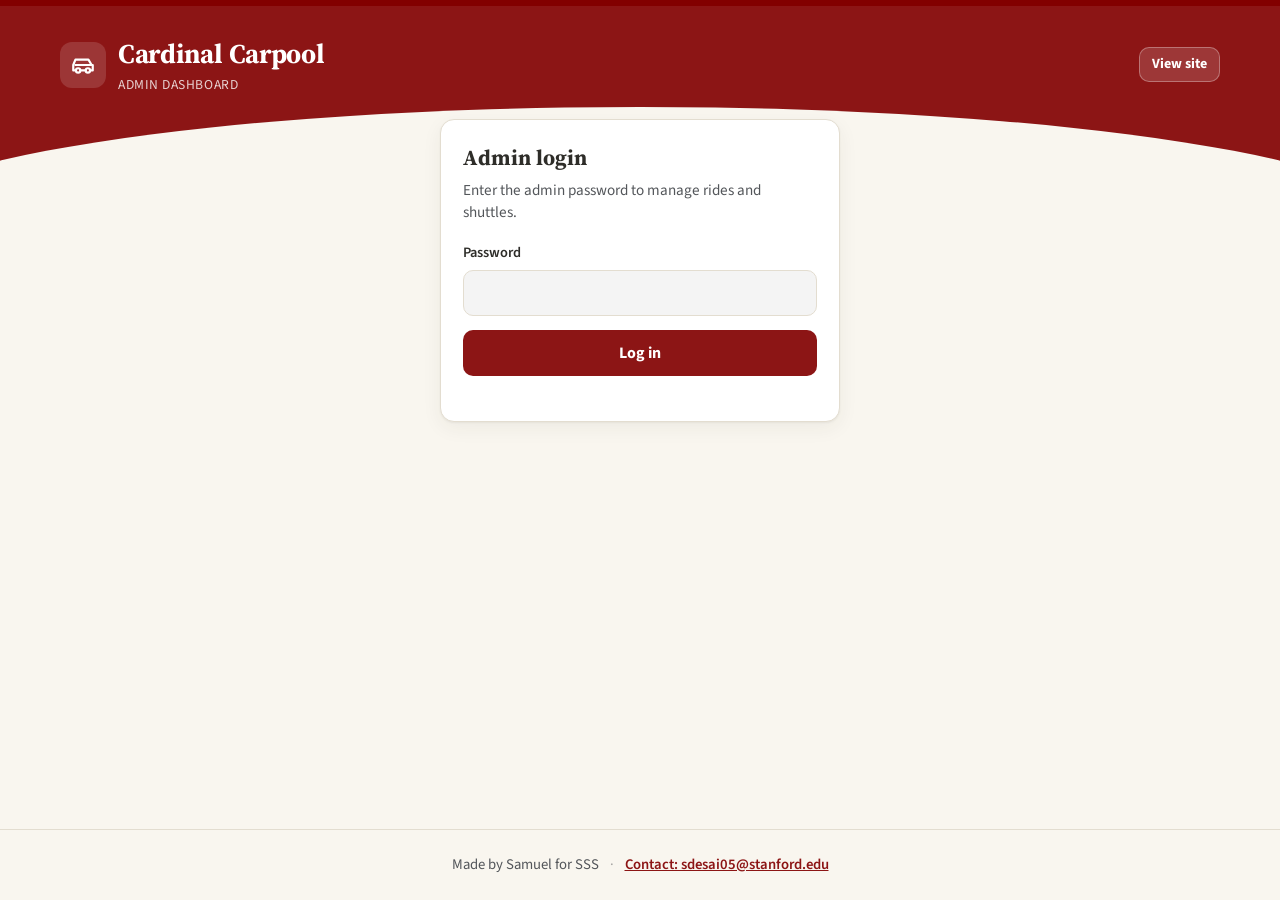
==== admin.html @ 9ebf03c7 "Remove the Call button from ride cards Co-Authored-By: Claude Opus 5.5 <noreply@anthropic.com>" ====
<!doctype html>
<html lang="en">
<head>
  <meta charset="utf-8">
  <meta name="viewport" content="width=device-width, initial-scale=1">
  <title>Carpool Admin</title>
  <meta name="robots" content="noindex">
  <meta name="theme-color" content="#8c1515">
  <link rel="icon" href="data:image/svg+xml,<svg xmlns='http://www.w3.org/2000/svg' viewBox='0 0 100 100'><rect width='100' height='100' rx='22' fill='%238c1515'/><text x='50' y='68' font-size='56' text-anchor='middle'>🚗</text></svg>">
  <link rel="preconnect" href="https://fonts.googleapis.com">
  <link rel="preconnect" href="https://fonts.gstatic.com" crossorigin>
  <link href="https://fonts.googleapis.com/css2?family=Source+Sans+3:wght@400;600;700&family=Source+Serif+4:opsz,wght@8..60,600;8..60,700&display=swap" rel="stylesheet">
  <link rel="stylesheet" href="css/styles.css?v=202610162137">
</head>
<body>
  <header class="site-header">
    <div class="header-inner">
      <div class="brand-row">
        <a class="brand" href="./">
          <span class="logo" aria-hidden="true">
            <svg width="26" height="26" viewBox="0 0 24 24" fill="none" stroke="currentColor" stroke-width="2" stroke-linecap="round" stroke-linejoin="round"><path d="M5 17h-2v-5l2-5h12l3 5h1v5h-2"/><circle cx="7.5" cy="17" r="2"/><circle cx="16.5" cy="17" r="2"/><path d="M9.5 17h5M5 12h15"/></svg>
          </span>
          <div>
            <h1>Cardinal Carpool</h1>
            <small>Admin dashboard</small>
          </div>
        </a>
        <div class="header-actions">
          <a class="btn btn-light btn-sm" href="./">View site</a>
          <button class="btn btn-light btn-sm" type="button" id="logout" hidden>Log out</button>
        </div>
      </div>
    </div>
  </header>

  <main>
    <div id="demoNote" class="demo-note" hidden>
      <strong>Demo mode:</strong> no backend is connected, so data lives in this browser and nothing is shared with other people.
    </div>

    <!-- Login -->
    <section class="card login-card" id="loginCard">
      <h2>Admin login</h2>
      <p class="sub">Enter the admin password to manage rides and shuttles.</p>
      <form id="loginForm">
        <div class="field">
          <label for="password">Password</label>
          <input type="password" id="password" autocomplete="current-password" required>
        </div>
        <button class="btn btn-primary btn-block" type="submit">Log in</button>
        <p class="form-error" id="loginError" role="alert"></p>
      </form>
    </section>

    <!-- Dashboard -->
    <div id="dash" hidden>
      <div class="stats">
        <div class="stat"><b id="statRides">0</b><span>Upcoming rides</span></div>
        <div class="stat"><b id="statShuttles">0</b><span>Upcoming shuttles</span></div>
      </div>

      <div class="admin-grid">
        <div>
          <section class="card">
            <h2>Add a $5 shuttle</h2>
            <p class="sub">Shuttles appear on the ride list with a "Reserve a seat" button that opens your order form.</p>
            <form id="shuttleForm" novalidate>
              <div class="field">
                <span class="label">Direction</span>
                <div class="segmented">
                  <label><input type="radio" name="direction" value="to" checked><span>To airport</span></label>
                  <label><input type="radio" name="direction" value="from"><span>To Stanford</span></label>
                </div>
              </div>
              <div class="field">
                <span class="label">Airport</span>
                <div class="segmented">
                  <label><input type="radio" name="airport" value="SFO" checked><span>SFO</span></label>
                  <label><input type="radio" name="airport" value="SJC"><span>SJC</span></label>
                  <label><input type="radio" name="airport" value="OAK"><span>OAK</span></label>
                </div>
              </div>
              <div class="row-2">
                <div class="field">
                  <label for="sDate">Date</label>
                  <div class="date-wrap" data-date-field>
                    <input type="text" id="sDate" name="date" placeholder="MM/DD/YYYY" inputmode="numeric" autocomplete="off" maxlength="10">
                    <button type="button" class="cal-btn" aria-label="Open calendar">
                      <svg width="18" height="18" viewBox="0 0 24 24" fill="none" stroke="currentColor" stroke-width="2" stroke-linecap="round" aria-hidden="true"><rect x="3" y="4" width="18" height="18" rx="2"/><path d="M16 2v4M8 2v4M3 10h18"/></svg>
                    </button>
                    <input type="date" tabindex="-1" aria-hidden="true">
                  </div>
                </div>
                <div class="field">
                  <label for="sTime">Departure time</label>
                  <input type="time" id="sTime" name="time">
                </div>
              </div>
              <div class="field">
                <label for="sLocation">Pickup / drop-off location</label>
                <select id="sLocation" name="location"></select>
              </div>
              <div class="field" id="sOtherField" hidden>
                <label for="sLocationOther">Where exactly?</label>
                <input type="text" id="sLocationOther" name="locationOther" maxlength="80">
              </div>
              <div class="field">
                <label for="sOrderUrl">Order form link</label>
                <input type="url" id="sOrderUrl" name="orderUrl" placeholder="https://forms.gle/…">
                <div class="hint">Riders reserve and pay through this form.</div>
              </div>
              <div class="field">
                <label for="sNotes">Notes (optional)</label>
                <textarea id="sNotes" name="notes" maxlength="300" placeholder="e.g. 12 seats · meet at the Tresidder bus stop"></textarea>
              </div>
              <button class="btn btn-primary btn-block" type="submit" id="shuttleBtn">Add shuttle</button>
              <p class="form-error" id="shuttleError" role="alert"></p>
            </form>
          </section>

          <section class="card section-gap">
            <h2>Export</h2>
            <p class="sub">Download CSVs for a mail merge (Gmail, Outlook, Word, YAMM, etc.). Only upcoming rides are included.</p>
            <button class="btn btn-ghost btn-block" type="button" id="exportEmails">Export all emails (.csv)</button>
            <p class="count" style="margin:6px 0 14px">One row per email address, with first name and number of trips.</p>
            <button class="btn btn-primary btn-block" type="button" id="exportMatches">Export riders with a match (.csv)</button>
            <p class="count" style="margin:6px 0 0">One row per trip that has another rider or shuttle to the <strong>same airport</strong>, same direction, within <strong>±30 min</strong>. The closest match is described like "15 minutes before" or "10 minutes after".</p>
            <p class="count" id="exportResult" style="margin:8px 0 0"></p>
          </section>
        </div>

        <section class="card">
          <div class="filter-bar" style="margin:0 0 8px">
            <h2 style="margin:0">All rides</h2>
            <label class="count" style="display:flex;gap:6px;align-items:center"><input type="checkbox" id="showPast"> Show past rides</label>
          </div>
          <div class="table-wrap">
            <table>
              <thead>
                <tr><th>When</th><th>Trip</th><th>Who</th><th>Location</th><th>Contact</th><th></th></tr>
              </thead>
              <tbody id="rideRows"></tbody>
            </table>
          </div>
        </section>
      </div>
    </div>
  </main>

  <footer class="site-footer">
    Made by Samuel for SSS
    <span class="dot">·</span>
    <a href="mailto:sdesai05@stanford.edu?subject=Cardinal%20Carpool">Contact: sdesai05@stanford.edu</a>
  </footer>

  <dialog id="shareDialog"></dialog>
  <div class="toast-wrap" id="toasts" aria-live="polite"></div>

  <script src="js/config.js?v=202610162137"></script>
  <script src="js/api.js?v=202610162137"></script>
  <script src="js/ui.js?v=202610162137"></script>
  <script src="js/admin.js?v=202610162137"></script>
</body>
</html>
---- css/styles.css ----
:root {
  /* Stanford identity palette — identity.stanford.edu/design-elements/color */
  --stanford-cardinal: #8c1515;        /* Cardinal Red */
  --stanford-cardinal-dark: #820000;   /* Cardinal Dark */
  --stanford-cardinal-bright: #b1040e; /* Cardinal Bright */
  --stanford-white: #ffffff;
  --stanford-black: #2e2d29;           /* Process Black */
  --stanford-cool-grey: #53565a;
  --stanford-fog: #f4f4f4;
  --stanford-light-sandstone: #f9f6ef;
  --stanford-sandstone: #d2c295;
  --stanford-stone: #7f7776;
  --stanford-palo-alto: #175e54;       /* accent: green */
  --stanford-poppy: #e98300;           /* accent: orange */
  --stanford-sky: #4298b5;             /* accent: blue */
  --stanford-illuminating: #fedd5c;    /* accent: yellow */

  --cardinal: var(--stanford-cardinal);
  --cardinal-dark: var(--stanford-cardinal-dark);
  --cardinal-soft: #f6eaea;
  --accent: var(--stanford-cardinal);
  --bg: var(--stanford-light-sandstone);
  --surface: var(--stanford-white);
  --surface-2: var(--stanford-fog);
  --text: var(--stanford-black);
  --muted: var(--stanford-cool-grey);
  --border: #e3ddd0;
  --success: var(--stanford-palo-alto);
  --success-soft: #e3efec;
  --gold: #a35c00;
  --gold-soft: #fdf0dc;
  --mine: var(--stanford-poppy);
  --shadow: 0 1px 2px rgba(46, 45, 41, 0.06), 0 6px 20px rgba(46, 45, 41, 0.06);
  --radius: 14px;
  --font: 'Source Sans 3', system-ui, -apple-system, 'Segoe UI', sans-serif;
  --font-serif: 'Source Serif 4', Georgia, 'Times New Roman', serif;
  color-scheme: light;
}

@media (prefers-color-scheme: dark) {
  :root:not([data-theme='light']) {
    --accent: #e86a6a;
    --cardinal-soft: #3a1f1f;
    --bg: #1c1b19;
    --surface: #2e2d29;
    --surface-2: #3a3935;
    --text: #f4f4f4;
    --muted: #b6b1a9;
    --border: #4a4843;
    --success: #6fbfae;
    --success-soft: #1d3330;
    --gold: #f5a93a;
    --gold-soft: #3d2c14;
    --shadow: 0 1px 2px rgba(0, 0, 0, 0.3), 0 6px 20px rgba(0, 0, 0, 0.25);
    color-scheme: dark;
  }
}

* { box-sizing: border-box; }
html { -webkit-text-size-adjust: 100%; }
body {
  margin: 0;
  font-family: var(--font);
  font-size: 16px;
  line-height: 1.5;
  color: var(--text);
  background: var(--bg);
  min-height: 100vh;
  display: flex;
  flex-direction: column;
}
a { color: var(--accent); }
button, input, select, textarea { font: inherit; color: inherit; }
[hidden] { display: none !important; }
.sr-only { position: absolute; width: 1px; height: 1px; overflow: hidden; clip: rect(0 0 0 0); white-space: nowrap; }

/* ---------- header ---------- */
.site-header {
  background: var(--stanford-cardinal);
  border-top: 6px solid var(--stanford-cardinal-dark);
  color: #fff;
  padding: 28px 16px 72px;
  position: relative;
  overflow: hidden;
}
.site-header::after {
  content: '';
  position: absolute;
  inset: auto -10% -60px -10%;
  height: 120px;
  background: var(--bg);
  border-radius: 50% 50% 0 0 / 100% 100% 0 0;
}
.header-inner { max-width: 1160px; margin: 0 auto; position: relative; z-index: 1; }
.brand-row { display: flex; align-items: center; justify-content: space-between; gap: 12px; flex-wrap: wrap; }
.brand { display: flex; align-items: center; gap: 12px; text-decoration: none; color: inherit; }
.logo {
  width: 46px; height: 46px; border-radius: 12px; background: rgba(255, 255, 255, 0.14);
  display: grid; place-items: center; cursor: pointer; border: 0; padding: 0; color: #fff;
  transition: transform 0.15s;
}
.logo:active { transform: scale(0.92); }
.brand h1 { margin: 0; font-family: var(--font-serif); font-size: 1.7rem; font-weight: 700; letter-spacing: -0.01em; }
.brand small { display: block; font-size: 0.85rem; opacity: 0.8; font-weight: 400; letter-spacing: 0.04em; text-transform: uppercase; }
.tagline { margin: 18px 0 0; font-size: 1.15rem; max-width: 620px; opacity: 0.92; }
.header-actions { display: flex; gap: 8px; }

/* ---------- layout ---------- */
main { flex: 1; width: 100%; max-width: 1160px; margin: -48px auto 0; padding: 0 16px 48px; position: relative; z-index: 2; }
.layout { display: grid; grid-template-columns: 380px minmax(0, 1fr); gap: 24px; align-items: start; }
@media (max-width: 900px) { .layout { grid-template-columns: minmax(0, 1fr); } }

.card {
  background: var(--surface);
  border: 1px solid var(--border);
  border-radius: var(--radius);
  box-shadow: var(--shadow);
  padding: 22px;
}
.card h2 { margin: 0 0 14px; font-family: var(--font-serif); font-size: 1.35rem; }
.card h2 + .sub { margin-top: -10px; }
.card .sub { margin: 0 0 18px; color: var(--muted); font-size: 0.95rem; }
.sticky { position: sticky; top: 16px; }
@media (max-width: 900px) { .sticky { position: static; } }

/* ---------- forms ---------- */
.field { margin-bottom: 14px; }
.field > label, .field > .label { display: block; font-weight: 600; font-size: 0.9rem; margin-bottom: 6px; }
.field .hint { font-size: 0.82rem; color: var(--muted); margin-top: 4px; }
.row-2 { display: grid; grid-template-columns: 1fr 1fr; gap: 12px; }
@media (max-width: 420px) { .row-2 { grid-template-columns: 1fr; } }

input[type='text'], input[type='email'], input[type='tel'], input[type='time'], input[type='url'],
input[type='password'], select, textarea {
  width: 100%;
  padding: 10px 12px;
  border: 1px solid var(--border);
  border-radius: 10px;
  background: var(--surface-2);
  min-height: 44px;
  transition: border-color 0.15s, box-shadow 0.15s;
}
textarea { resize: vertical; min-height: 72px; }
input:focus, select:focus, textarea:focus {
  outline: none;
  border-color: var(--accent);
  box-shadow: 0 0 0 3px color-mix(in srgb, var(--accent) 20%, transparent);
}
input[aria-invalid='true'] { border-color: var(--accent); }

.date-wrap { position: relative; }
.date-wrap input[type='text'] { padding-right: 44px; }
.date-wrap .cal-btn {
  position: absolute; right: 4px; top: 50%; transform: translateY(-50%);
  width: 36px; height: 36px; border: 0; background: transparent; border-radius: 8px;
  color: var(--muted); cursor: pointer; display: grid; place-items: center;
}
.date-wrap .cal-btn:hover { background: var(--border); color: var(--text); }
.date-wrap input[type='date'] { position: absolute; right: 0; bottom: 0; width: 1px; height: 1px; opacity: 0; pointer-events: none; }

.segmented { display: flex; background: var(--surface-2); border: 1px solid var(--border); border-radius: 10px; padding: 3px; gap: 3px; }
.segmented label { flex: 1 1 auto; position: relative; min-width: 0; }
.segmented input { position: absolute; opacity: 0; inset: 0; cursor: pointer; margin: 0; }
.segmented span {
  display: flex; align-items: center; justify-content: center; text-align: center; gap: 6px;
  padding: 8px 8px; min-height: 38px; border-radius: 8px; font-weight: 600; font-size: 0.92rem;
  white-space: nowrap; overflow: hidden; text-overflow: ellipsis;
  color: var(--muted); transition: background 0.15s, color 0.15s; line-height: 1.2;
}
.segmented input:checked + span { background: var(--cardinal); color: #fff; box-shadow: 0 1px 3px rgba(0, 0, 0, 0.2); }
.segmented input:focus-visible + span { outline: 2px solid var(--accent); outline-offset: 2px; }

.btn {
  display: inline-flex; align-items: center; justify-content: center; gap: 8px;
  padding: 10px 18px; min-height: 44px; border-radius: 10px; border: 1px solid transparent;
  font-weight: 700; cursor: pointer; text-decoration: none; transition: background 0.15s, transform 0.05s;
  white-space: nowrap;
}
.btn:active { transform: translateY(1px); }
.btn:disabled { opacity: 0.6; cursor: wait; }
.btn-primary { background: var(--cardinal); color: #fff; }
.btn-primary:hover { background: var(--cardinal-dark); }
.btn-ghost { background: transparent; border-color: var(--border); color: var(--text); }
.btn-ghost:hover { background: var(--surface-2); }
.btn-light { background: rgba(255, 255, 255, 0.15); color: #fff; border-color: rgba(255, 255, 255, 0.3); }
.btn-light:hover { background: rgba(255, 255, 255, 0.25); }
.btn-sm { padding: 6px 12px; min-height: 34px; font-size: 0.88rem; }
.btn-block { width: 100%; }
.btn-danger { background: transparent; color: var(--accent); border-color: var(--border); }
.btn-danger:hover { background: var(--cardinal-soft); }
.link-btn { background: none; border: 0; padding: 0; color: var(--accent); font-weight: 600; cursor: pointer; text-decoration: underline; }

.form-error { color: var(--accent); font-size: 0.9rem; min-height: 1.2em; margin: 6px 0 0; }
.editing-banner {
  display: none; align-items: center; justify-content: space-between; gap: 8px;
  background: var(--gold-soft); color: var(--gold); border-radius: 10px; padding: 8px 12px;
  font-weight: 600; font-size: 0.9rem; margin-bottom: 14px;
}
.editing .editing-banner { display: flex; }

.label-note { font-weight: 400; color: var(--muted); }
.trip { border: 1px solid var(--border); border-left: 4px solid var(--cardinal); border-radius: 10px; padding: 12px 14px 2px; margin: 0 0 14px; min-width: 0; }
.trip legend { font-weight: 700; font-size: 0.92rem; padding: 0 6px; margin-left: -6px; color: var(--accent); }
#trip-from { border-left-color: var(--stanford-palo-alto); }
#trip-from legend { color: var(--success); }
.segmented label:has(input:disabled) { opacity: 0.45; }

/* ---------- notify me ---------- */
.notify-box { border: 1px solid var(--border); background: var(--surface-2); border-radius: 10px; padding: 12px; margin-bottom: 16px; }
.flex-box { margin-bottom: 14px; padding: 10px 12px; }
.flex-box .label { display: block; font-weight: 600; font-size: 0.9rem; }
.ride-overlap { color: var(--success); font-weight: 600; font-size: 0.88rem; }
.notify-window { display: flex; align-items: center; gap: 8px; margin: 8px 0 0; font-size: 0.92rem; flex-wrap: wrap; }
.notify-window select { width: auto; min-height: 38px; padding: 6px 10px; }
.notify-hint { margin: 8px 0 0; font-size: 0.82rem; color: var(--muted); }

/* ---------- your matches ---------- */
.matches-card { margin-bottom: 24px; border-top: 4px solid var(--cardinal); }
.matches-head h2 { margin-bottom: 4px; }
.matches-head { display: flex; justify-content: space-between; align-items: flex-start; gap: 12px; }
.match-trip { margin-top: 18px; }
.match-trip-head {
  display: flex; align-items: center; justify-content: space-between; gap: 8px; flex-wrap: wrap;
  background: var(--surface-2); border-radius: 10px; padding: 10px 14px; margin-bottom: 10px;
}
.match-trip-head strong { font-size: 1rem; }
.match-trip-head .count { font-size: 0.88rem; }
.match-none { color: var(--muted); font-size: 0.92rem; padding: 4px 4px 0; }

/* ---------- filters ---------- */
.filters { display: grid; grid-template-columns: repeat(2, minmax(0, 1fr)); gap: 12px 16px; margin-bottom: 4px; }
.filters .full { grid-column: 1 / -1; }
@media (max-width: 560px) { .filters { grid-template-columns: 1fr; } }
.filter-bar { display: flex; justify-content: space-between; align-items: center; gap: 12px; flex-wrap: wrap; margin-top: 8px; }
.count { color: var(--muted); font-size: 0.92rem; }

.range { position: relative; height: 36px; }
.range input[type='range'] {
  position: absolute; left: 0; right: 0; top: 8px; width: 100%; margin: 0; background: none;
  pointer-events: none; -webkit-appearance: none; appearance: none; height: 20px;
}
.range input[type='range']::-webkit-slider-thumb {
  -webkit-appearance: none; pointer-events: auto; width: 22px; height: 22px; border-radius: 50%;
  background: var(--surface); border: 3px solid var(--cardinal); cursor: grab; box-shadow: 0 1px 3px rgba(0,0,0,0.25);
}
.range input[type='range']::-moz-range-thumb {
  pointer-events: auto; width: 18px; height: 18px; border-radius: 50%;
  background: var(--surface); border: 3px solid var(--cardinal); cursor: grab;
}
.range input[type='range']:focus-visible::-webkit-slider-thumb { box-shadow: 0 0 0 4px color-mix(in srgb, var(--accent) 30%, transparent); }
.range-track { position: absolute; left: 0; right: 0; top: 16px; height: 4px; border-radius: 4px; background: var(--border); }
.range-fill { position: absolute; top: 16px; height: 4px; border-radius: 4px; background: var(--cardinal); }
.range-label { font-weight: 700; color: var(--accent); font-variant-numeric: tabular-nums; }
.range-ticks { display: flex; justify-content: space-between; font-size: 0.75rem; color: var(--muted); }

/* ---------- ride list ---------- */
.day-group { margin-top: 22px; }
.day-group h3 {
  font-size: 0.82rem; text-transform: uppercase; letter-spacing: 0.08em; color: var(--muted);
  margin: 0 0 10px; display: flex; align-items: center; gap: 10px;
}
.day-group h3::after { content: ''; flex: 1; height: 1px; background: var(--border); }
.rides { display: grid; gap: 10px; }
.ride {
  display: grid; grid-template-columns: 84px minmax(0, 1fr) auto; gap: 14px; align-items: center;
  padding: 14px 16px; border: 1px solid var(--border); border-radius: 12px; background: var(--surface);
  transition: border-color 0.15s, box-shadow 0.15s;
}
.ride:hover { border-color: color-mix(in srgb, var(--accent) 35%, var(--border)); }
.ride.mine { border-color: var(--mine); box-shadow: inset 4px 0 0 var(--mine); }
.ride.shuttle { background: var(--cardinal-soft); border-color: color-mix(in srgb, var(--accent) 40%, var(--border)); }
.ride.highlight { animation: pulse 1.6s ease-out; }
@keyframes pulse { 0% { box-shadow: 0 0 0 0 color-mix(in srgb, var(--accent) 50%, transparent); } 100% { box-shadow: 0 0 0 14px transparent; } }
.ride-time { font-size: 1.15rem; font-weight: 700; font-variant-numeric: tabular-nums; line-height: 1.15; }
.ride-time small { display: block; font-size: 0.75rem; font-weight: 600; color: var(--muted); text-transform: uppercase; letter-spacing: 0.05em; margin-top: 2px; }
.ride-main { min-width: 0; }
.ride-name { font-weight: 700; display: flex; align-items: center; gap: 8px; flex-wrap: wrap; }
.ride-meta { color: var(--muted); font-size: 0.92rem; overflow-wrap: anywhere; }
.ride-actions { display: flex; gap: 6px; flex-wrap: wrap; justify-content: flex-end; }
@media (max-width: 560px) {
  .ride { grid-template-columns: 70px minmax(0, 1fr); }
  .ride-actions { grid-column: 1 / -1; justify-content: flex-start; }
}
.badge {
  display: inline-flex; align-items: center; gap: 4px; font-size: 0.75rem; font-weight: 700;
  padding: 2px 8px; border-radius: 999px; background: var(--surface-2); border: 1px solid var(--border); color: var(--text);
}
.badge-shuttle { background: var(--cardinal); color: #fff; border-color: var(--cardinal); }
.badge-mine { background: var(--gold-soft); color: var(--gold); border-color: transparent; }
.badge-match { background: var(--success-soft); color: var(--success); border-color: transparent; }

.empty { text-align: center; padding: 40px 16px; color: var(--muted); }
.empty svg { color: var(--border); margin-bottom: 8px; }
.demo-note {
  background: var(--gold-soft); color: var(--gold); border-radius: 10px; padding: 10px 14px;
  font-size: 0.9rem; margin-bottom: 16px;
}
.loading { text-align: center; padding: 32px; color: var(--muted); }

/* ---------- modal / share ---------- */
dialog {
  border: 0; border-radius: var(--radius); padding: 0; max-width: 420px; width: calc(100% - 32px);
  background: var(--surface); color: var(--text); box-shadow: 0 20px 60px rgba(0, 0, 0, 0.3);
}
dialog::backdrop { background: rgba(20, 10, 10, 0.5); }
.dialog-body { padding: 22px; }
.dialog-body h2 { margin: 0 0 4px; }
.share-grid { display: grid; grid-template-columns: 1fr 1fr; gap: 10px; margin: 16px 0; }
.share-grid .btn { flex-direction: column; gap: 4px; min-height: 76px; }
.share-link { display: flex; gap: 8px; }
.share-link input { flex: 1; font-size: 0.88rem; }
.dialog-close { position: absolute; top: 10px; right: 10px; }

/* ---------- toast ---------- */
.toast-wrap { position: fixed; left: 50%; bottom: 20px; transform: translateX(-50%); z-index: 100; display: grid; gap: 8px; width: max-content; max-width: calc(100% - 32px); }
.toast {
  background: #2e2d29; color: #fff; padding: 12px 18px; border-radius: 12px; box-shadow: 0 8px 24px rgba(0, 0, 0, 0.25);
  font-weight: 600; animation: toast-in 0.25s ease-out;
}
.toast.error { background: var(--cardinal); }
@keyframes toast-in { from { opacity: 0; transform: translateY(10px); } }

/* ---------- footer ---------- */
.site-footer { border-top: 1px solid var(--border); padding: 24px 16px; text-align: center; color: var(--muted); font-size: 0.92rem; }
.site-footer a { font-weight: 600; }
.site-footer .dot { margin: 0 8px; opacity: 0.5; }

/* ---------- admin ---------- */
.admin-grid { display: grid; grid-template-columns: 360px minmax(0, 1fr); gap: 24px; align-items: start; }
@media (max-width: 900px) { .admin-grid { grid-template-columns: minmax(0, 1fr); } }
.stats { display: grid; grid-template-columns: repeat(2, 1fr); gap: 12px; margin-bottom: 20px; }
.stat { background: var(--surface); border: 1px solid var(--border); border-radius: 12px; padding: 14px 16px; }
.stat b { display: block; font-size: 1.6rem; font-variant-numeric: tabular-nums; line-height: 1.1; }
.stat span { color: var(--muted); font-size: 0.85rem; }
.toggle { display: flex; align-items: center; justify-content: space-between; gap: 12px; padding: 12px 0; border-bottom: 1px solid var(--border); }
.toggle:last-child { border-bottom: 0; }
.switch { position: relative; width: 48px; height: 28px; flex-shrink: 0; }
.switch input { opacity: 0; width: 100%; height: 100%; position: absolute; margin: 0; cursor: pointer; z-index: 1; }
.switch span { position: absolute; inset: 0; background: var(--border); border-radius: 999px; transition: background 0.2s; }
.switch span::after { content: ''; position: absolute; left: 3px; top: 3px; width: 22px; height: 22px; border-radius: 50%; background: #fff; transition: transform 0.2s; box-shadow: 0 1px 3px rgba(0,0,0,0.3); }
.switch input:checked + span { background: var(--success); }
.switch input:checked + span::after { transform: translateX(20px); }
.table-wrap { overflow-x: auto; }
table { width: 100%; border-collapse: collapse; font-size: 0.92rem; }
th, td { text-align: left; padding: 10px 8px; border-bottom: 1px solid var(--border); vertical-align: top; }
th { font-size: 0.78rem; text-transform: uppercase; letter-spacing: 0.06em; color: var(--muted); }
tr.past td { opacity: 0.5; }
.login-card { max-width: 400px; margin: 0 auto; }
.section-gap { margin-top: 24px; }

/* ---------- easter eggs ---------- */
.falling { position: fixed; top: -40px; z-index: 200; pointer-events: none; font-size: 28px; animation: fall linear forwards; }
@keyframes fall { to { transform: translateY(110vh) rotate(360deg); } }
.drive-by { position: fixed; bottom: 40px; left: -120px; z-index: 200; font-size: 64px; pointer-events: none; animation: drive 2.4s ease-in forwards; }
@keyframes drive { to { transform: translateX(calc(100vw + 240px)); } }
.shake { animation: shake 0.5s; }
@keyframes shake { 25% { transform: translateX(-8px); } 50% { transform: translateX(8px); } 75% { transform: translateX(-4px); } }
.flip { transition: transform 1s; transform: rotate(180deg); }

@media (prefers-reduced-motion: reduce) {
  *, *::before, *::after { animation-duration: 0.01ms !important; animation-iteration-count: 1 !important; transition-duration: 0.01ms !important; }
}
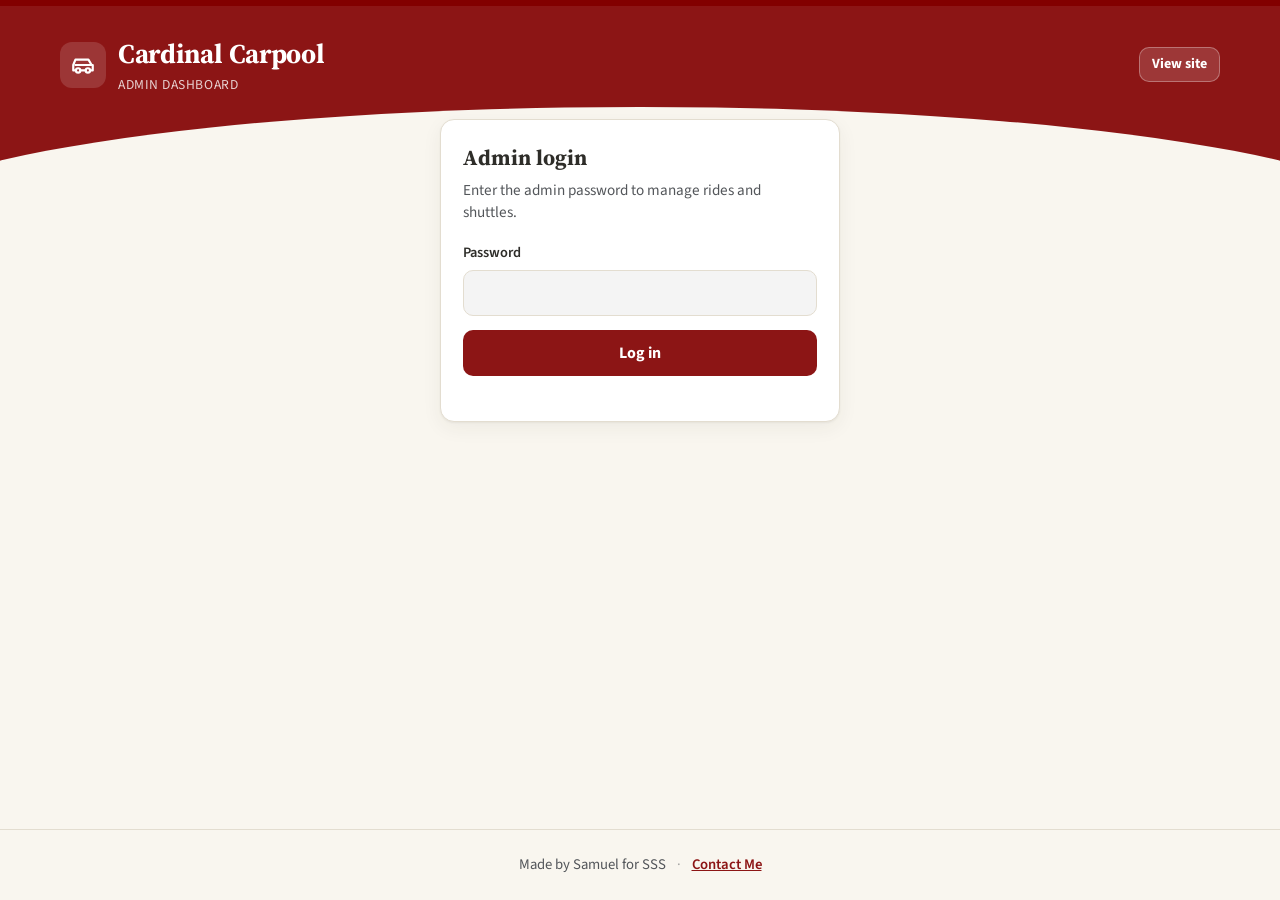
==== commit b331fcc1: "Footer: 'Contact Me' link text Co-Authored-By: Claude Opus 5.5 <noreply@anthropic.com>" ====
--- a/admin.html
+++ b/admin.html
@@ -10,7 +10,7 @@
   <link rel="preconnect" href="https://fonts.googleapis.com">
   <link rel="preconnect" href="https://fonts.gstatic.com" crossorigin>
   <link href="https://fonts.googleapis.com/css2?family=Source+Sans+3:wght@400;600;700&family=Source+Serif+4:opsz,wght@8..60,600;8..60,700&display=swap" rel="stylesheet">
-  <link rel="stylesheet" href="css/styles.css?v=202610162137">
+  <link rel="stylesheet" href="css/styles.css?v=202610162205">
 </head>
 <body>
   <header class="site-header">
@@ -150,15 +150,15 @@
   <footer class="site-footer">
     Made by Samuel for SSS
     <span class="dot">·</span>
-    <a href="mailto:sdesai05@stanford.edu?subject=Cardinal%20Carpool">Contact: sdesai05@stanford.edu</a>
+    <a href="mailto:sdesai05@stanford.edu?subject=Cardinal%20Carpool">Contact Me</a>
   </footer>
 
   <dialog id="shareDialog"></dialog>
   <div class="toast-wrap" id="toasts" aria-live="polite"></div>
 
-  <script src="js/config.js?v=202610162137"></script>
-  <script src="js/api.js?v=202610162137"></script>
-  <script src="js/ui.js?v=202610162137"></script>
-  <script src="js/admin.js?v=202610162137"></script>
+  <script src="js/config.js?v=202610162205"></script>
+  <script src="js/api.js?v=202610162205"></script>
+  <script src="js/ui.js?v=202610162205"></script>
+  <script src="js/admin.js?v=202610162205"></script>
 </body>
 </html>
--- a/css/styles.css
+++ b/css/styles.css
@@ -199,6 +199,16 @@
 .editing .editing-banner { display: flex; }
 
 .label-note { font-weight: 400; color: var(--muted); }
+.check-options { display: grid; grid-template-columns: minmax(0, 1fr); gap: 8px; }
+.check-option {
+  display: flex; align-items: center; gap: 10px; padding: 10px 12px; min-height: 44px; cursor: pointer;
+  border: 1px solid var(--border); border-radius: 10px; background: var(--surface-2);
+  font-weight: 600; font-size: 0.95rem; min-width: 0; transition: border-color 0.15s, background 0.15s;
+}
+.check-option input { width: 20px; height: 20px; margin: 0; flex-shrink: 0; accent-color: var(--cardinal); cursor: pointer; }
+.check-option:has(input:checked) { border-color: var(--cardinal); background: var(--cardinal-soft); }
+.check-option:has(input:disabled) { opacity: 0.45; cursor: not-allowed; }
+.check-option:has(input:focus-visible) { outline: 2px solid var(--accent); outline-offset: 2px; }
 .trip { border: 1px solid var(--border); border-left: 4px solid var(--cardinal); border-radius: 10px; padding: 12px 14px 2px; margin: 0 0 14px; min-width: 0; }
 .trip legend { font-weight: 700; font-size: 0.92rem; padding: 0 6px; margin-left: -6px; color: var(--accent); }
 #trip-from { border-left-color: var(--stanford-palo-alto); }
@@ -209,6 +219,9 @@
 .notify-box { border: 1px solid var(--border); background: var(--surface-2); border-radius: 10px; padding: 12px; margin-bottom: 16px; }
 .flex-box { margin-bottom: 14px; padding: 10px 12px; }
 .flex-box .label { display: block; font-weight: 600; font-size: 0.9rem; }
+.flex-pairs { display: grid; grid-template-columns: repeat(2, minmax(0, 1fr)); gap: 8px; margin-top: 8px; }
+.flex-pair { display: flex; align-items: center; gap: 6px; font-size: 0.9rem; min-width: 0; }
+.flex-pair select { flex: 1; min-width: 0; min-height: 38px; padding: 6px 8px; }
 .ride-overlap { color: var(--success); font-weight: 600; font-size: 0.88rem; }
 .notify-window { display: flex; align-items: center; gap: 8px; margin: 8px 0 0; font-size: 0.92rem; flex-wrap: wrap; }
 .notify-window select { width: auto; min-height: 38px; padding: 6px 10px; }
